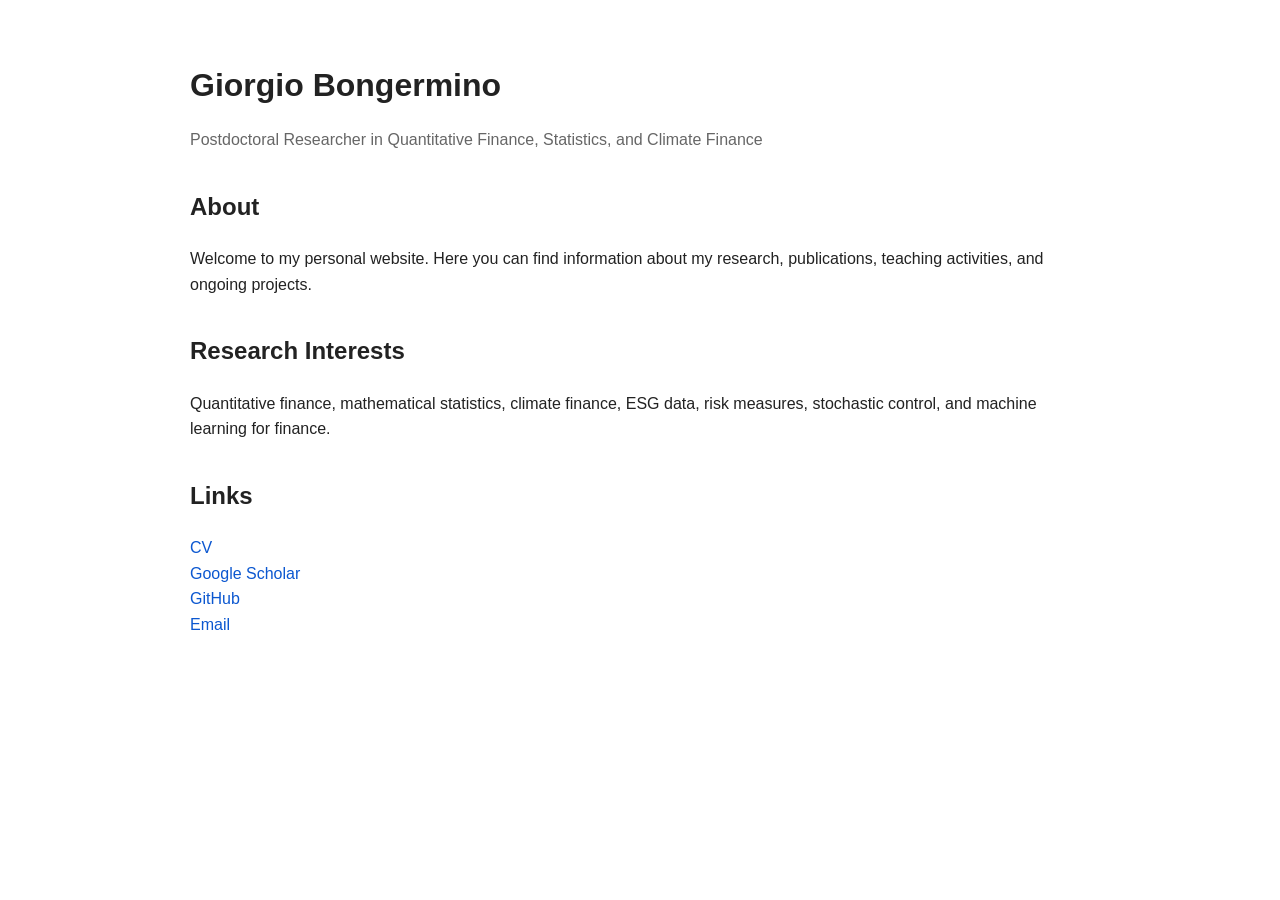
==== index.html @ 7a75f5b7 "Create index.html" ====
<!DOCTYPE html>
<html lang="it">
<head>
  <meta charset="UTF-8">
  <meta name="viewport" content="width=device-width, initial-scale=1.0">
  <title>Giorgio Bongermino</title>
  <style>
    body {
      font-family: Arial, sans-serif;
      max-width: 900px;
      margin: 60px auto;
      padding: 0 20px;
      line-height: 1.6;
      color: #222;
    }
    h1 {
      margin-bottom: 10px;
    }
    .subtitle {
      color: #666;
      margin-bottom: 30px;
    }
    a {
      color: #0b57d0;
      text-decoration: none;
    }
    a:hover {
      text-decoration: underline;
    }
    .section {
      margin-top: 35px;
    }
  </style>
</head>
<body>
  <h1>Giorgio Bongermino</h1>
  <p class="subtitle">Postdoctoral Researcher in Quantitative Finance, Statistics, and Climate Finance</p>

  <div class="section">
    <h2>About</h2>
    <p>
      Welcome to my personal website. Here you can find information about my research,
      publications, teaching activities, and ongoing projects.
    </p>
  </div>

  <div class="section">
    <h2>Research Interests</h2>
    <p>
      Quantitative finance, mathematical statistics, climate finance, ESG data, risk measures,
      stochastic control, and machine learning for finance.
    </p>
  </div>

  <div class="section">
    <h2>Links</h2>
    <p>
      <a href="#">CV</a><br>
      <a href="#">Google Scholar</a><br>
      <a href="#">GitHub</a><br>
      <a href="mailto:tuamail@example.com">Email</a>
    </p>
  </div>
</body>
</html>
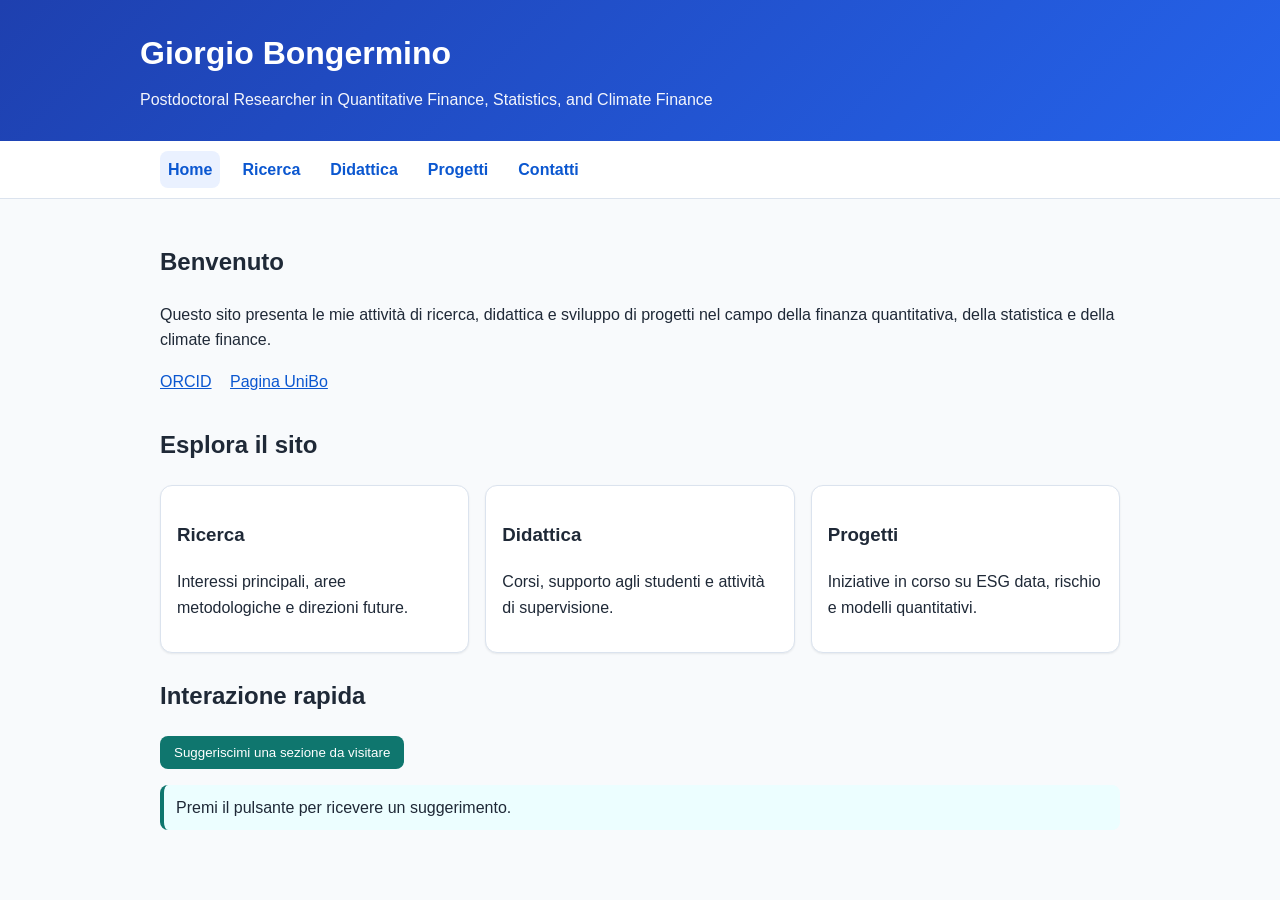
==== commit 4ff97f3b: "Enhance personal site with multi-page navigation and external profile links" ====
--- a/index.html
+++ b/index.html
@@ -3,63 +3,65 @@
 <head>
   <meta charset="UTF-8">
   <meta name="viewport" content="width=device-width, initial-scale=1.0">
-  <title>Giorgio Bongermino</title>
-  <style>
-    body {
-      font-family: Arial, sans-serif;
-      max-width: 900px;
-      margin: 60px auto;
-      padding: 0 20px;
-      line-height: 1.6;
-      color: #222;
-    }
-    h1 {
-      margin-bottom: 10px;
-    }
-    .subtitle {
-      color: #666;
-      margin-bottom: 30px;
-    }
-    a {
-      color: #0b57d0;
-      text-decoration: none;
-    }
-    a:hover {
-      text-decoration: underline;
-    }
-    .section {
-      margin-top: 35px;
-    }
-  </style>
+  <title>Giorgio Bongermino | Home</title>
+  <link rel="stylesheet" href="styles.css">
 </head>
 <body>
-  <h1>Giorgio Bongermino</h1>
-  <p class="subtitle">Postdoctoral Researcher in Quantitative Finance, Statistics, and Climate Finance</p>
+  <header>
+    <div class="header-inner">
+      <h1>Giorgio Bongermino</h1>
+      <p class="subtitle">Postdoctoral Researcher in Quantitative Finance, Statistics, and Climate Finance</p>
+    </div>
+  </header>
 
-  <div class="section">
-    <h2>About</h2>
-    <p>
-      Welcome to my personal website. Here you can find information about my research,
-      publications, teaching activities, and ongoing projects.
-    </p>
-  </div>
+  <nav>
+    <div class="nav-inner">
+      <a class="active" href="index.html">Home</a>
+      <a href="research.html">Ricerca</a>
+      <a href="teaching.html">Didattica</a>
+      <a href="projects.html">Progetti</a>
+      <a href="contact.html">Contatti</a>
+    </div>
+  </nav>
 
-  <div class="section">
-    <h2>Research Interests</h2>
-    <p>
-      Quantitative finance, mathematical statistics, climate finance, ESG data, risk measures,
-      stochastic control, and machine learning for finance.
-    </p>
-  </div>
+  <main>
+    <section class="section">
+      <h2>Benvenuto</h2>
+      <p>
+        Questo sito presenta le mie attività di ricerca, didattica e sviluppo di progetti nel campo della finanza quantitativa,
+        della statistica e della climate finance.
+      </p>
+      <p class="links-list">
+        <a href="https://orcid.org/0009-0007-8095-2819" target="_blank" rel="noopener noreferrer">ORCID</a>
+        <a href="https://www.unibo.it/sitoweb/giorgio.bongermino2" target="_blank" rel="noopener noreferrer">Pagina UniBo</a>
+      </p>
+    </section>
 
-  <div class="section">
-    <h2>Links</h2>
-    <p>
-      <a href="#">CV</a><br>
-      <a href="#">Google Scholar</a><br>
-      <a href="#">GitHub</a><br>
-      <a href="mailto:tuamail@example.com">Email</a>
-    </p>
-  </div>
+    <section class="section">
+      <h2>Esplora il sito</h2>
+      <div class="card-grid">
+        <article class="card">
+          <h3>Ricerca</h3>
+          <p>Interessi principali, aree metodologiche e direzioni future.</p>
+        </article>
+        <article class="card">
+          <h3>Didattica</h3>
+          <p>Corsi, supporto agli studenti e attività di supervisione.</p>
+        </article>
+        <article class="card">
+          <h3>Progetti</h3>
+          <p>Iniziative in corso su ESG data, rischio e modelli quantitativi.</p>
+        </article>
+      </div>
+    </section>
+
+    <section class="section">
+      <h2>Interazione rapida</h2>
+      <button id="new-tip-btn">Suggeriscimi una sezione da visitare</button>
+      <p id="activity-tip" class="highlight">Premi il pulsante per ricevere un suggerimento.</p>
+    </section>
+  </main>
+
+  <script src="script.js"></script>
 </body>
 </html>
--- a/styles.css
+++ b/styles.css
@@ -0,0 +1,125 @@
+:root {
+  --primary: #1e40af;
+  --secondary: #0f766e;
+  --bg: #f8fafc;
+  --text: #1f2937;
+  --card: #ffffff;
+}
+
+* {
+  box-sizing: border-box;
+}
+
+body {
+  margin: 0;
+  font-family: Arial, sans-serif;
+  color: var(--text);
+  background: var(--bg);
+  line-height: 1.6;
+}
+
+header {
+  background: linear-gradient(135deg, var(--primary), #2563eb);
+  color: #fff;
+  padding: 28px 20px;
+}
+
+.header-inner,
+main {
+  max-width: 1000px;
+  margin: 0 auto;
+}
+
+h1 {
+  margin: 0;
+}
+
+.subtitle {
+  opacity: 0.95;
+  margin: 8px 0 0;
+}
+
+nav {
+  background: #fff;
+  border-bottom: 1px solid #dbe3ee;
+  position: sticky;
+  top: 0;
+  z-index: 10;
+}
+
+.nav-inner {
+  max-width: 1000px;
+  margin: 0 auto;
+  padding: 10px 20px;
+  display: flex;
+  flex-wrap: wrap;
+  gap: 14px;
+}
+
+nav a {
+  text-decoration: none;
+  color: #0b57d0;
+  font-weight: 600;
+  padding: 6px 8px;
+  border-radius: 8px;
+}
+
+nav a.active,
+nav a:hover {
+  background: #eaf1ff;
+}
+
+main {
+  padding: 24px 20px 40px;
+}
+
+.section {
+  margin-bottom: 24px;
+}
+
+.card-grid {
+  display: grid;
+  grid-template-columns: repeat(auto-fit, minmax(220px, 1fr));
+  gap: 16px;
+}
+
+.card {
+  background: var(--card);
+  border: 1px solid #dbe3ee;
+  border-radius: 12px;
+  padding: 16px;
+  box-shadow: 0 1px 2px rgba(15, 23, 42, 0.08);
+  transition: transform 0.15s ease, box-shadow 0.15s ease;
+}
+
+.card:hover {
+  transform: translateY(-3px);
+  box-shadow: 0 8px 20px rgba(15, 23, 42, 0.12);
+}
+
+.links-list a {
+  display: inline-block;
+  margin-right: 14px;
+  margin-bottom: 8px;
+  color: #0b57d0;
+}
+
+button {
+  border: none;
+  background: var(--secondary);
+  color: #fff;
+  border-radius: 8px;
+  padding: 9px 14px;
+  cursor: pointer;
+}
+
+button:hover {
+  filter: brightness(1.08);
+}
+
+.highlight {
+  background: #ecfeff;
+  border-left: 4px solid var(--secondary);
+  padding: 10px 12px;
+  border-radius: 8px;
+}
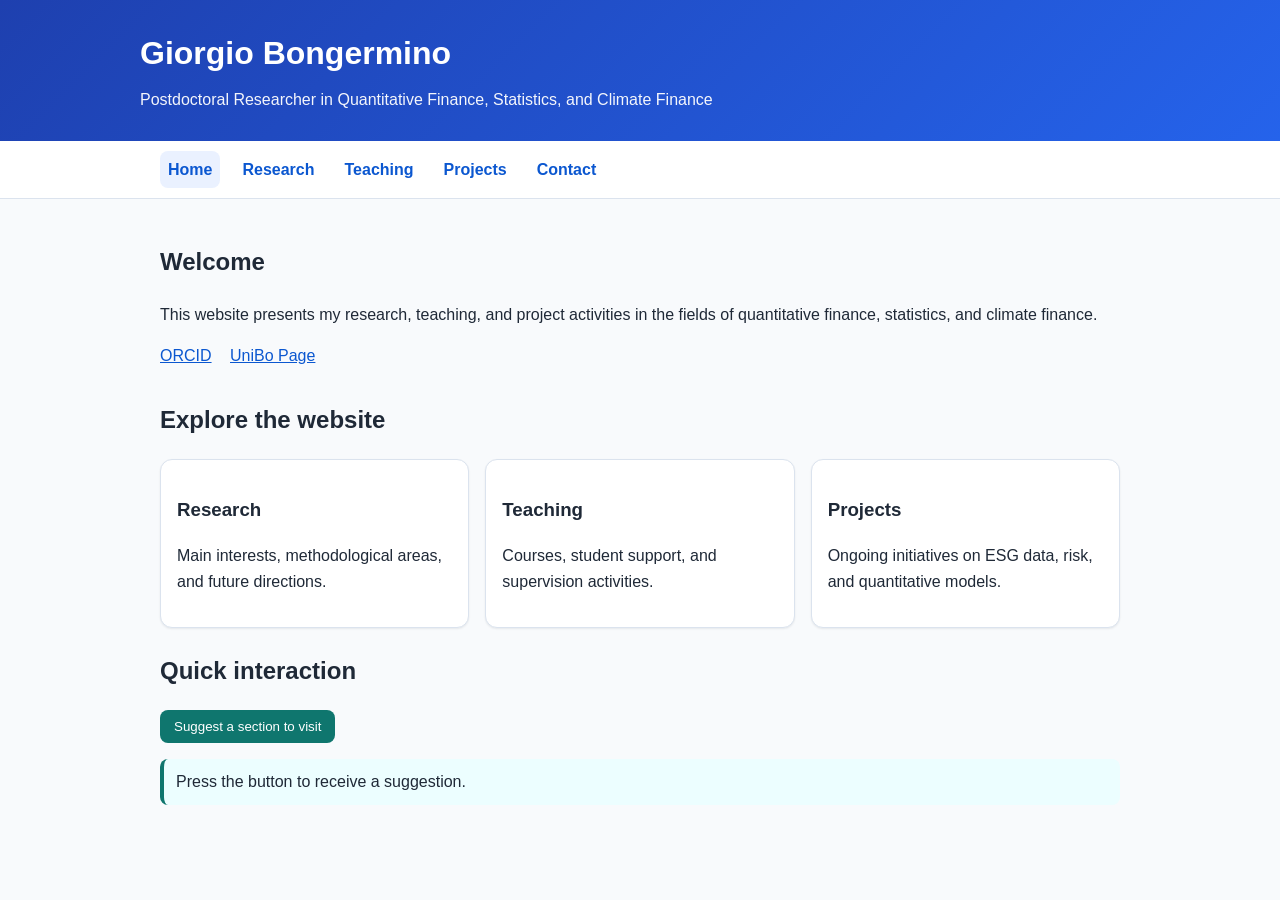
==== commit 49caea52: "Document site structure and publish workflow" ====
--- a/index.html
+++ b/index.html
@@ -1,5 +1,5 @@
 <!DOCTYPE html>
-<html lang="it">
+<html lang="en">
 <head>
   <meta charset="UTF-8">
   <meta name="viewport" content="width=device-width, initial-scale=1.0">
@@ -17,48 +17,48 @@
   <nav>
     <div class="nav-inner">
       <a class="active" href="index.html">Home</a>
-      <a href="research.html">Ricerca</a>
-      <a href="teaching.html">Didattica</a>
-      <a href="projects.html">Progetti</a>
-      <a href="contact.html">Contatti</a>
+      <a href="research.html">Research</a>
+      <a href="teaching.html">Teaching</a>
+      <a href="projects.html">Projects</a>
+      <a href="contact.html">Contact</a>
     </div>
   </nav>
 
   <main>
     <section class="section">
-      <h2>Benvenuto</h2>
+      <h2>Welcome</h2>
       <p>
-        Questo sito presenta le mie attività di ricerca, didattica e sviluppo di progetti nel campo della finanza quantitativa,
-        della statistica e della climate finance.
+        This website presents my research, teaching, and project activities in the fields of quantitative finance,
+        statistics, and climate finance.
       </p>
       <p class="links-list">
         <a href="https://orcid.org/0009-0007-8095-2819" target="_blank" rel="noopener noreferrer">ORCID</a>
-        <a href="https://www.unibo.it/sitoweb/giorgio.bongermino2" target="_blank" rel="noopener noreferrer">Pagina UniBo</a>
+        <a href="https://www.unibo.it/sitoweb/giorgio.bongermino2" target="_blank" rel="noopener noreferrer">UniBo Page</a>
       </p>
     </section>
 
     <section class="section">
-      <h2>Esplora il sito</h2>
+      <h2>Explore the website</h2>
       <div class="card-grid">
         <article class="card">
-          <h3>Ricerca</h3>
-          <p>Interessi principali, aree metodologiche e direzioni future.</p>
+          <h3>Research</h3>
+          <p>Main interests, methodological areas, and future directions.</p>
         </article>
         <article class="card">
-          <h3>Didattica</h3>
-          <p>Corsi, supporto agli studenti e attività di supervisione.</p>
+          <h3>Teaching</h3>
+          <p>Courses, student support, and supervision activities.</p>
         </article>
         <article class="card">
-          <h3>Progetti</h3>
-          <p>Iniziative in corso su ESG data, rischio e modelli quantitativi.</p>
+          <h3>Projects</h3>
+          <p>Ongoing initiatives on ESG data, risk, and quantitative models.</p>
         </article>
       </div>
     </section>
 
     <section class="section">
-      <h2>Interazione rapida</h2>
-      <button id="new-tip-btn">Suggeriscimi una sezione da visitare</button>
-      <p id="activity-tip" class="highlight">Premi il pulsante per ricevere un suggerimento.</p>
+      <h2>Quick interaction</h2>
+      <button id="new-tip-btn">Suggest a section to visit</button>
+      <p id="activity-tip" class="highlight">Press the button to receive a suggestion.</p>
     </section>
   </main>
 
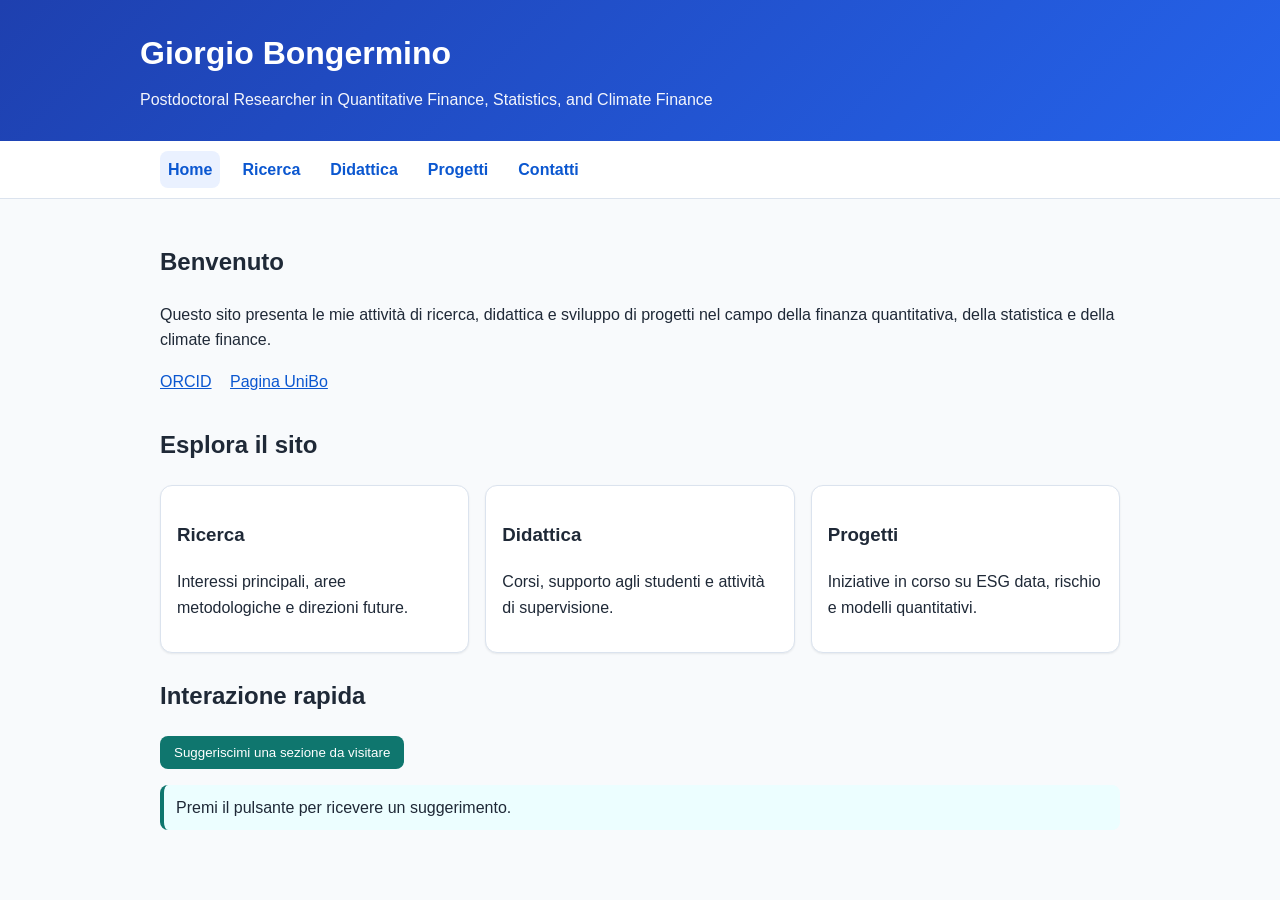
==== commit 84b19250: "Merge branch 'main' into codex/add-links-to-orcid-and-unibo-pages-8mq6m9" ====
--- a/index.html
+++ b/index.html
@@ -17,48 +17,48 @@
   <nav>
     <div class="nav-inner">
       <a class="active" href="index.html">Home</a>
-      <a href="research.html">Research</a>
-      <a href="teaching.html">Teaching</a>
-      <a href="projects.html">Projects</a>
-      <a href="contact.html">Contact</a>
+      <a href="research.html">Ricerca</a>
+      <a href="teaching.html">Didattica</a>
+      <a href="projects.html">Progetti</a>
+      <a href="contact.html">Contatti</a>
     </div>
   </nav>
 
   <main>
     <section class="section">
-      <h2>Welcome</h2>
+      <h2>Benvenuto</h2>
       <p>
-        This website presents my research, teaching, and project activities in the fields of quantitative finance,
-        statistics, and climate finance.
+        Questo sito presenta le mie attività di ricerca, didattica e sviluppo di progetti nel campo della finanza quantitativa,
+        della statistica e della climate finance.
       </p>
       <p class="links-list">
         <a href="https://orcid.org/0009-0007-8095-2819" target="_blank" rel="noopener noreferrer">ORCID</a>
-        <a href="https://www.unibo.it/sitoweb/giorgio.bongermino2" target="_blank" rel="noopener noreferrer">UniBo Page</a>
+        <a href="https://www.unibo.it/sitoweb/giorgio.bongermino2" target="_blank" rel="noopener noreferrer">Pagina UniBo</a>
       </p>
     </section>
 
     <section class="section">
-      <h2>Explore the website</h2>
+      <h2>Esplora il sito</h2>
       <div class="card-grid">
         <article class="card">
-          <h3>Research</h3>
-          <p>Main interests, methodological areas, and future directions.</p>
+          <h3>Ricerca</h3>
+          <p>Interessi principali, aree metodologiche e direzioni future.</p>
         </article>
         <article class="card">
-          <h3>Teaching</h3>
-          <p>Courses, student support, and supervision activities.</p>
+          <h3>Didattica</h3>
+          <p>Corsi, supporto agli studenti e attività di supervisione.</p>
         </article>
         <article class="card">
-          <h3>Projects</h3>
-          <p>Ongoing initiatives on ESG data, risk, and quantitative models.</p>
+          <h3>Progetti</h3>
+          <p>Iniziative in corso su ESG data, rischio e modelli quantitativi.</p>
         </article>
       </div>
     </section>
 
     <section class="section">
-      <h2>Quick interaction</h2>
-      <button id="new-tip-btn">Suggest a section to visit</button>
-      <p id="activity-tip" class="highlight">Press the button to receive a suggestion.</p>
+      <h2>Interazione rapida</h2>
+      <button id="new-tip-btn">Suggeriscimi una sezione da visitare</button>
+      <p id="activity-tip" class="highlight">Premi il pulsante per ricevere un suggerimento.</p>
     </section>
   </main>
 
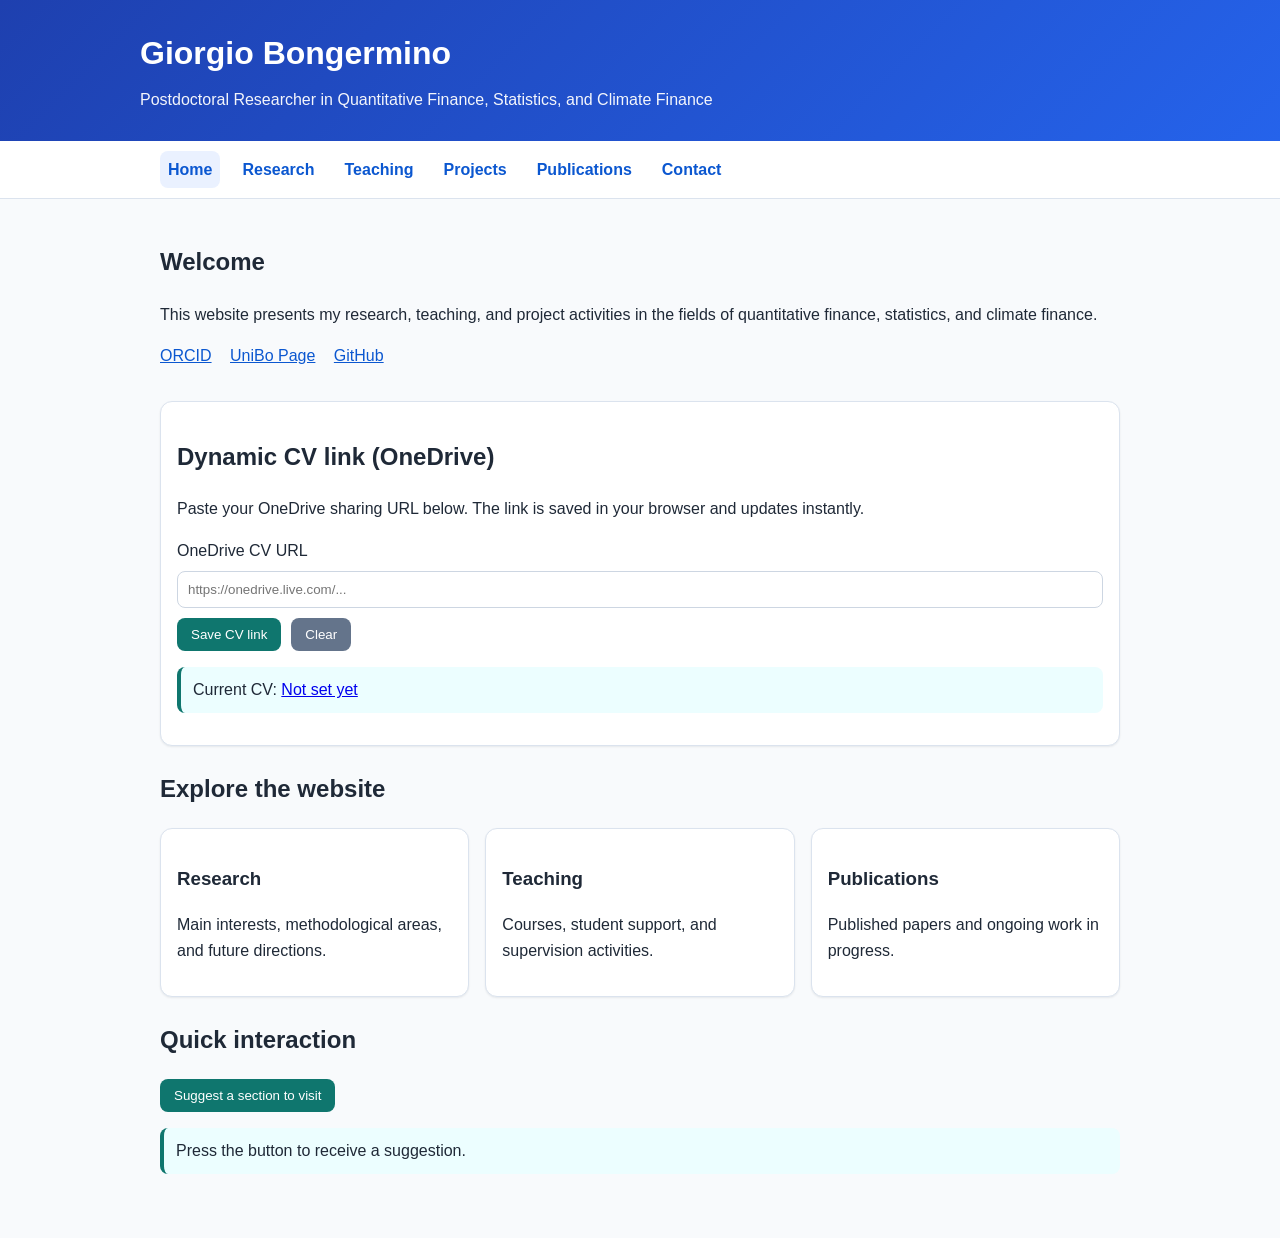
==== commit 2cb3a085: "Add dynamic CV link, publications page, and teaching/profile links" ====
--- a/index.html
+++ b/index.html
@@ -17,48 +17,62 @@
   <nav>
     <div class="nav-inner">
       <a class="active" href="index.html">Home</a>
-      <a href="research.html">Ricerca</a>
-      <a href="teaching.html">Didattica</a>
-      <a href="projects.html">Progetti</a>
-      <a href="contact.html">Contatti</a>
+      <a href="research.html">Research</a>
+      <a href="teaching.html">Teaching</a>
+      <a href="projects.html">Projects</a>
+      <a href="publications.html">Publications</a>
+      <a href="contact.html">Contact</a>
     </div>
   </nav>
 
   <main>
     <section class="section">
-      <h2>Benvenuto</h2>
+      <h2>Welcome</h2>
       <p>
-        Questo sito presenta le mie attività di ricerca, didattica e sviluppo di progetti nel campo della finanza quantitativa,
-        della statistica e della climate finance.
+        This website presents my research, teaching, and project activities in the fields of quantitative finance,
+        statistics, and climate finance.
       </p>
       <p class="links-list">
         <a href="https://orcid.org/0009-0007-8095-2819" target="_blank" rel="noopener noreferrer">ORCID</a>
-        <a href="https://www.unibo.it/sitoweb/giorgio.bongermino2" target="_blank" rel="noopener noreferrer">Pagina UniBo</a>
+        <a href="https://www.unibo.it/sitoweb/giorgio.bongermino2" target="_blank" rel="noopener noreferrer">UniBo Page</a>
+        <a href="https://github.com/giorgiobongermino" target="_blank" rel="noopener noreferrer">GitHub</a>
       </p>
     </section>
 
+    <section class="section card">
+      <h2>Dynamic CV link (OneDrive)</h2>
+      <p>Paste your OneDrive sharing URL below. The link is saved in your browser and updates instantly.</p>
+      <label for="cv-link-input">OneDrive CV URL</label>
+      <input id="cv-link-input" type="url" placeholder="https://onedrive.live.com/..." />
+      <div class="button-row">
+        <button id="save-cv-btn">Save CV link</button>
+        <button id="clear-cv-btn" class="secondary">Clear</button>
+      </div>
+      <p class="highlight">Current CV: <a id="cv-link-anchor" href="#" target="_blank" rel="noopener noreferrer">Not set yet</a></p>
+    </section>
+
     <section class="section">
-      <h2>Esplora il sito</h2>
+      <h2>Explore the website</h2>
       <div class="card-grid">
         <article class="card">
-          <h3>Ricerca</h3>
-          <p>Interessi principali, aree metodologiche e direzioni future.</p>
+          <h3>Research</h3>
+          <p>Main interests, methodological areas, and future directions.</p>
         </article>
         <article class="card">
-          <h3>Didattica</h3>
-          <p>Corsi, supporto agli studenti e attività di supervisione.</p>
+          <h3>Teaching</h3>
+          <p>Courses, student support, and supervision activities.</p>
         </article>
         <article class="card">
-          <h3>Progetti</h3>
-          <p>Iniziative in corso su ESG data, rischio e modelli quantitativi.</p>
+          <h3>Publications</h3>
+          <p>Published papers and ongoing work in progress.</p>
         </article>
       </div>
     </section>
 
     <section class="section">
-      <h2>Interazione rapida</h2>
-      <button id="new-tip-btn">Suggeriscimi una sezione da visitare</button>
-      <p id="activity-tip" class="highlight">Premi il pulsante per ricevere un suggerimento.</p>
+      <h2>Quick interaction</h2>
+      <button id="new-tip-btn">Suggest a section to visit</button>
+      <p id="activity-tip" class="highlight">Press the button to receive a suggestion.</p>
     </section>
   </main>
 
--- a/styles.css
+++ b/styles.css
@@ -113,8 +113,28 @@
   cursor: pointer;
 }
 
+button.secondary {
+  background: #64748b;
+}
+
 button:hover {
   filter: brightness(1.08);
+}
+
+input[type="url"] {
+  width: 100%;
+  margin-top: 8px;
+  margin-bottom: 10px;
+  padding: 10px;
+  border: 1px solid #cdd6e2;
+  border-radius: 8px;
+}
+
+.button-row {
+  display: flex;
+  gap: 10px;
+  flex-wrap: wrap;
+  margin-bottom: 10px;
 }
 
 .highlight {
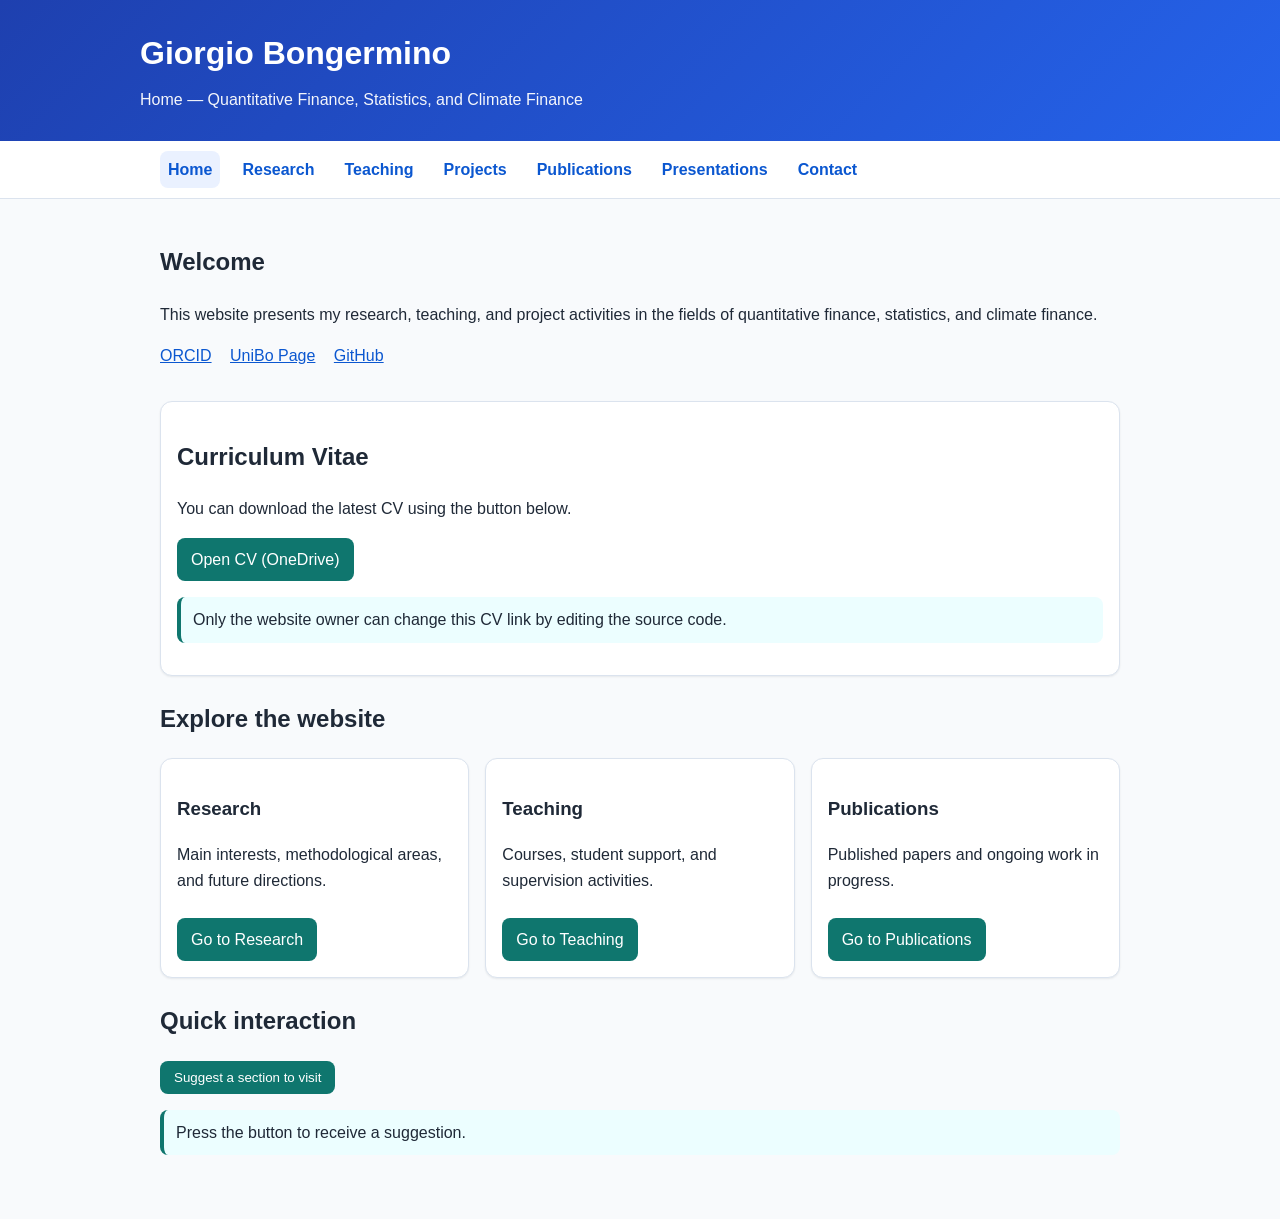
==== commit 6f1267b1: "Add presentations page, secure CV button, and richer navigation links" ====
--- a/index.html
+++ b/index.html
@@ -10,7 +10,7 @@
   <header>
     <div class="header-inner">
       <h1>Giorgio Bongermino</h1>
-      <p class="subtitle">Postdoctoral Researcher in Quantitative Finance, Statistics, and Climate Finance</p>
+      <p class="subtitle">Home — Quantitative Finance, Statistics, and Climate Finance</p>
     </div>
   </header>
 
@@ -21,6 +21,7 @@
       <a href="teaching.html">Teaching</a>
       <a href="projects.html">Projects</a>
       <a href="publications.html">Publications</a>
+      <a href="presentations.html">Presentations</a>
       <a href="contact.html">Contact</a>
     </div>
   </nav>
@@ -40,15 +41,10 @@
     </section>
 
     <section class="section card">
-      <h2>Dynamic CV link (OneDrive)</h2>
-      <p>Paste your OneDrive sharing URL below. The link is saved in your browser and updates instantly.</p>
-      <label for="cv-link-input">OneDrive CV URL</label>
-      <input id="cv-link-input" type="url" placeholder="https://onedrive.live.com/..." />
-      <div class="button-row">
-        <button id="save-cv-btn">Save CV link</button>
-        <button id="clear-cv-btn" class="secondary">Clear</button>
-      </div>
-      <p class="highlight">Current CV: <a id="cv-link-anchor" href="#" target="_blank" rel="noopener noreferrer">Not set yet</a></p>
+      <h2>Curriculum Vitae</h2>
+      <p>You can download the latest CV using the button below.</p>
+      <a class="button-link" href="https://onedrive.live.com/" target="_blank" rel="noopener noreferrer">Open CV (OneDrive)</a>
+      <p class="highlight">Only the website owner can change this CV link by editing the source code.</p>
     </section>
 
     <section class="section">
@@ -57,14 +53,17 @@
         <article class="card">
           <h3>Research</h3>
           <p>Main interests, methodological areas, and future directions.</p>
+          <a class="card-action" href="research.html">Go to Research</a>
         </article>
         <article class="card">
           <h3>Teaching</h3>
           <p>Courses, student support, and supervision activities.</p>
+          <a class="card-action" href="teaching.html">Go to Teaching</a>
         </article>
         <article class="card">
           <h3>Publications</h3>
           <p>Published papers and ongoing work in progress.</p>
+          <a class="card-action" href="publications.html">Go to Publications</a>
         </article>
       </div>
     </section>
--- a/styles.css
+++ b/styles.css
@@ -104,24 +104,31 @@
   color: #0b57d0;
 }
 
-button {
+button,
+.button-link,
+.card-action {
+  display: inline-block;
   border: none;
   background: var(--secondary);
   color: #fff;
   border-radius: 8px;
   padding: 9px 14px;
   cursor: pointer;
+  text-decoration: none;
 }
 
-button.secondary {
-  background: #64748b;
+.card-action {
+  margin-top: 8px;
 }
 
-button:hover {
+button:hover,
+.button-link:hover,
+.card-action:hover {
   filter: brightness(1.08);
 }
 
-input[type="url"] {
+input[type="url"],
+input[type="password"] {
   width: 100%;
   margin-top: 8px;
   margin-bottom: 10px;
@@ -130,16 +137,13 @@
   border-radius: 8px;
 }
 
-.button-row {
-  display: flex;
-  gap: 10px;
-  flex-wrap: wrap;
-  margin-bottom: 10px;
-}
-
 .highlight {
   background: #ecfeff;
   border-left: 4px solid var(--secondary);
   padding: 10px 12px;
   border-radius: 8px;
 }
+
+.hidden {
+  display: none;
+}
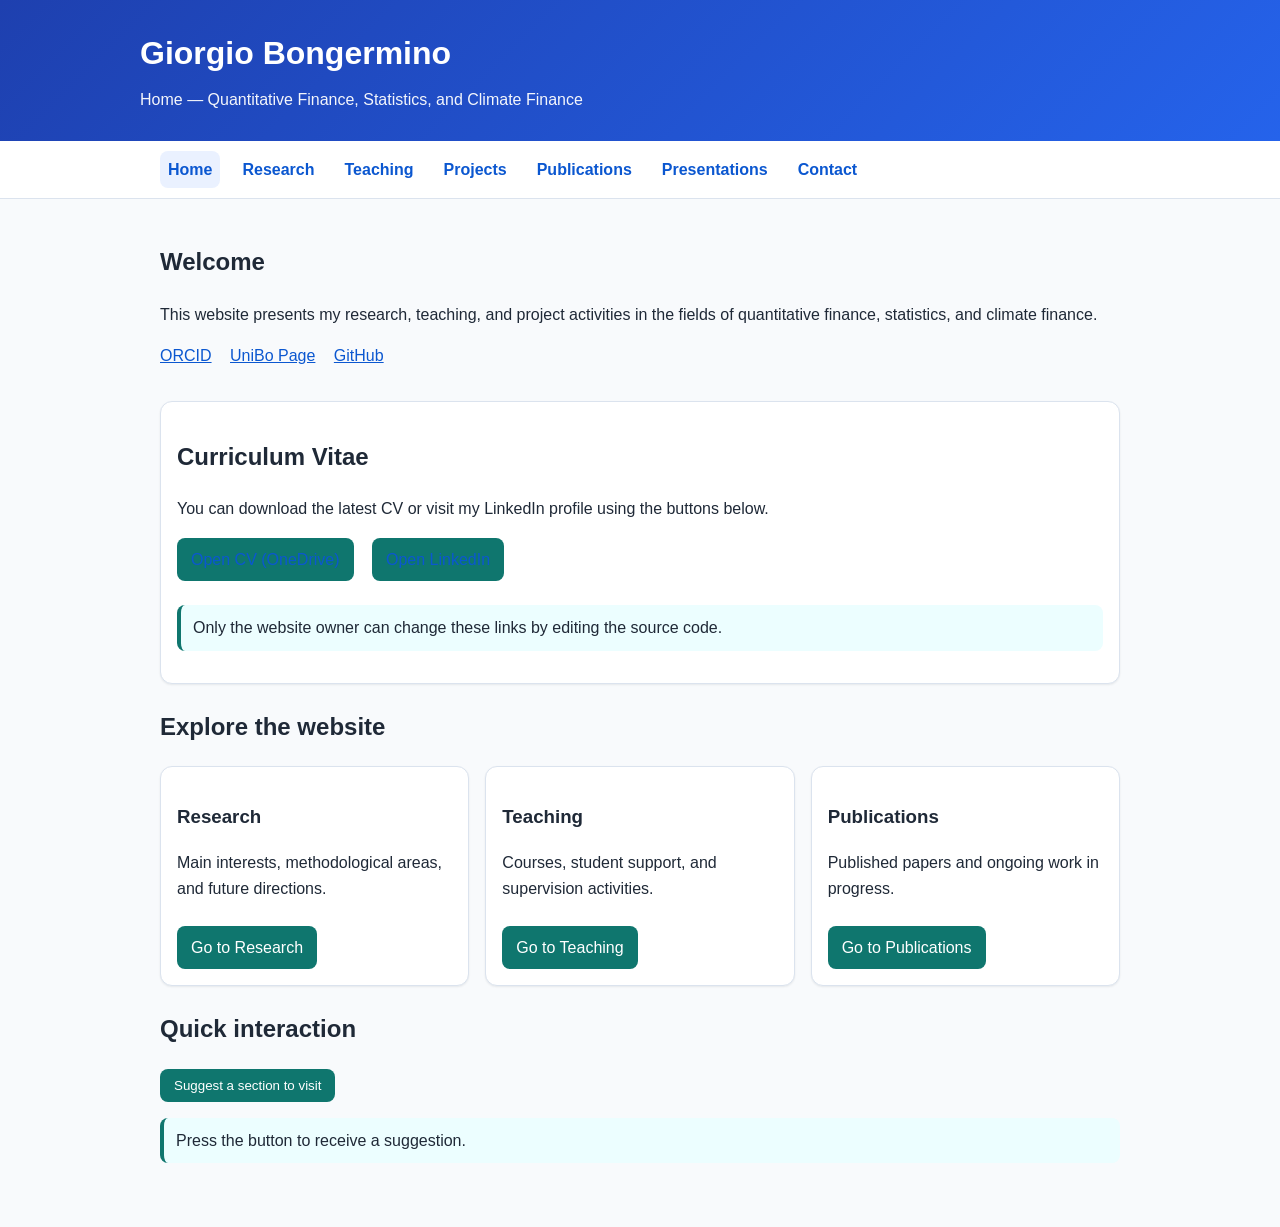
==== commit c105b387: "Add LinkedIn in CV section and structured Teaching Hub table" ====
--- a/index.html
+++ b/index.html
@@ -42,9 +42,12 @@
 
     <section class="section card">
       <h2>Curriculum Vitae</h2>
-      <p>You can download the latest CV using the button below.</p>
-      <a class="button-link" href="https://onedrive.live.com/" target="_blank" rel="noopener noreferrer">Open CV (OneDrive)</a>
-      <p class="highlight">Only the website owner can change this CV link by editing the source code.</p>
+      <p>You can download the latest CV or visit my LinkedIn profile using the buttons below.</p>
+      <p class="links-list">
+        <a class="button-link" href="https://onedrive.live.com/" target="_blank" rel="noopener noreferrer">Open CV (OneDrive)</a>
+        <a class="button-link" href="https://www.linkedin.com/" target="_blank" rel="noopener noreferrer">Open LinkedIn</a>
+      </p>
+      <p class="highlight">Only the website owner can change these links by editing the source code.</p>
     </section>
 
     <section class="section">
--- a/styles.css
+++ b/styles.css
@@ -144,6 +144,44 @@
   border-radius: 8px;
 }
 
-.hidden {
-  display: none;
+.badge {
+  display: inline-block;
+  font-size: 0.8rem;
+  font-weight: 700;
+  padding: 4px 10px;
+  border-radius: 999px;
 }
+
+.badge-public {
+  background: #dcfce7;
+  color: #166534;
+}
+
+.badge-protected {
+  background: #fee2e2;
+  color: #991b1b;
+}
+
+.small-meta {
+  color: #64748b;
+  font-size: 0.9rem;
+}
+
+
+.course-table {
+  width: 100%;
+  border-collapse: collapse;
+  margin-top: 12px;
+}
+
+.course-table th,
+.course-table td {
+  border: 1px solid #dbe3ee;
+  padding: 10px;
+  text-align: left;
+  vertical-align: top;
+}
+
+.course-table th {
+  background: #f1f5f9;
+}
